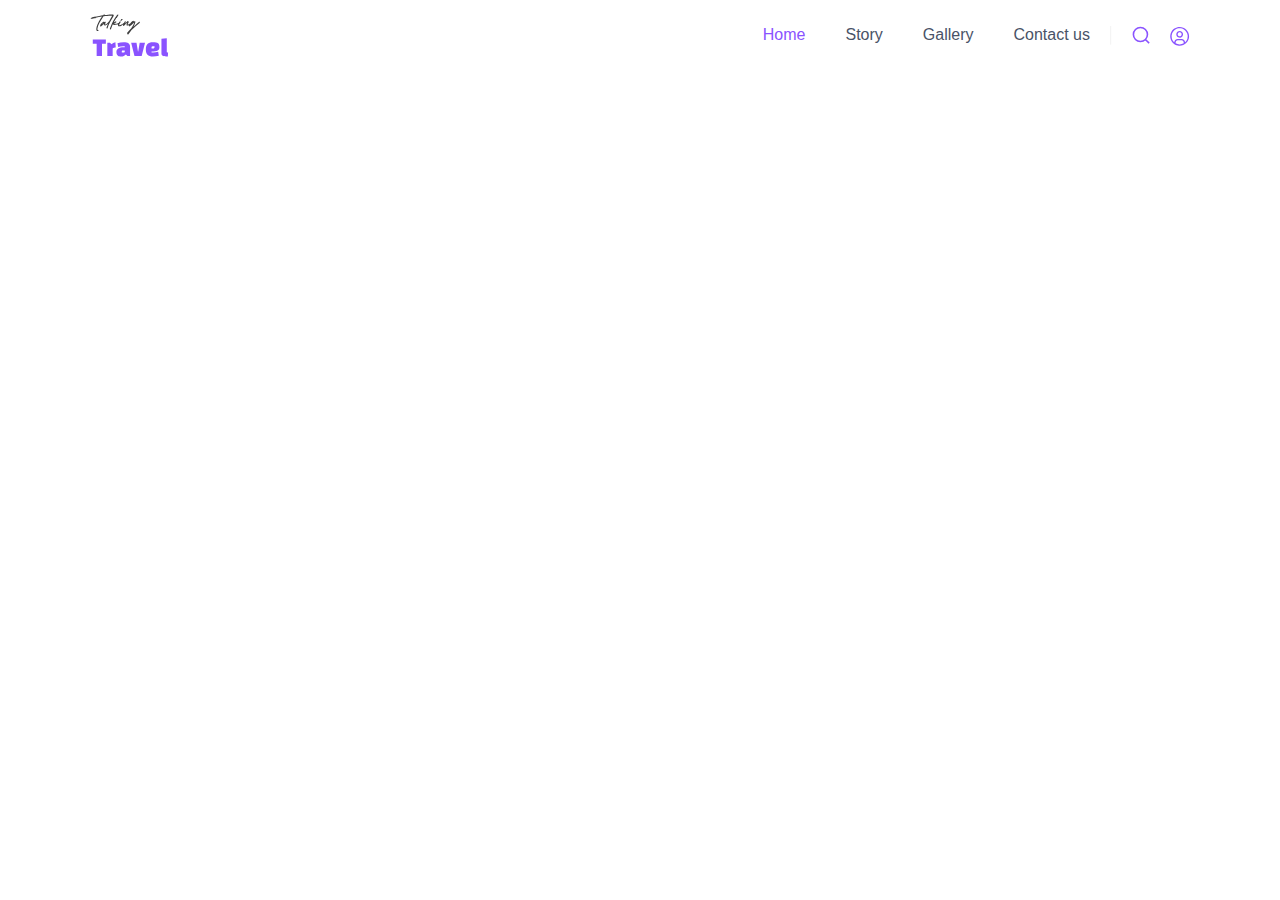
==== index.html @ a56ef2d0 "Navbar is done" ====
<!DOCTYPE html>
<html lang="en">

<head>
    <meta charset="UTF-8">
    <meta name="viewport" content="width=device-width, initial-scale=1.0">
    <title>Talking Travel</title>
    <link rel="stylesheet" href="src/style.css">
    <link rel="preconnect" href="https://fonts.googleapis.com">
    <link rel="preconnect" href="https://fonts.gstatic.com" crossorigin>
    <link href="https://fonts.googleapis.com/css2?family=Changa+One:ital@0;1&display=swap" rel="stylesheet">
</head>

<body>
    <nav class="nav_section">
        <div class="nav_elements">
            <img src="src/img/logo.svg" alt="" class="logo">
            <div class="nav_menu_section">
                <ul class="nav_links">
                    <li class="nav_link active_link">Home</li>
                    <li class="nav_link">Story</li>
                    <li class="nav_link">Gallery</li>
                    <li class="nav_link">Contact us</li>
                </ul>
                <img src="src/img/line.svg" alt="">
                <button class="nav_menu_button">
                    <img src="src/img/search.svg" alt="">
                </button>
                <button class="nav_menu_button">
                    <img src="src/img/profile.svg" alt="">
                </button>
            </div>
        </div>
    </nav>
</body>

</html>
---- src/style.css ----
* {
    padding: 0;
    margin: 0;
    font-family: 'Roboto', sans-serif;
}

:root {
    --main-text-color: #495367;
    --secondary-text-color: #8A53FF;
}

.nav_section {
    height: 70px;
    padding-inline: 90px;
    align-content: center;
}

.nav_elements, .nav_links {
    display: flex;
    flex-direction: row;
    list-style: none;
    align-items: center;
}

.nav_elements {
    justify-content: space-between;
}

.nav_links {
    gap: 40px;
    font-weight: 300;
    color: var(--main-text-color);
    font-size: 16px;
}

.active_link {
    color: var(--secondary-text-color);
}

.nav_menu_section {
    display: flex;
    gap: 20px;
    flex-direction: row;
}

.nav_menu_button {
    height: 18px;
    outline: none;
    border: none;
    background: none;
}
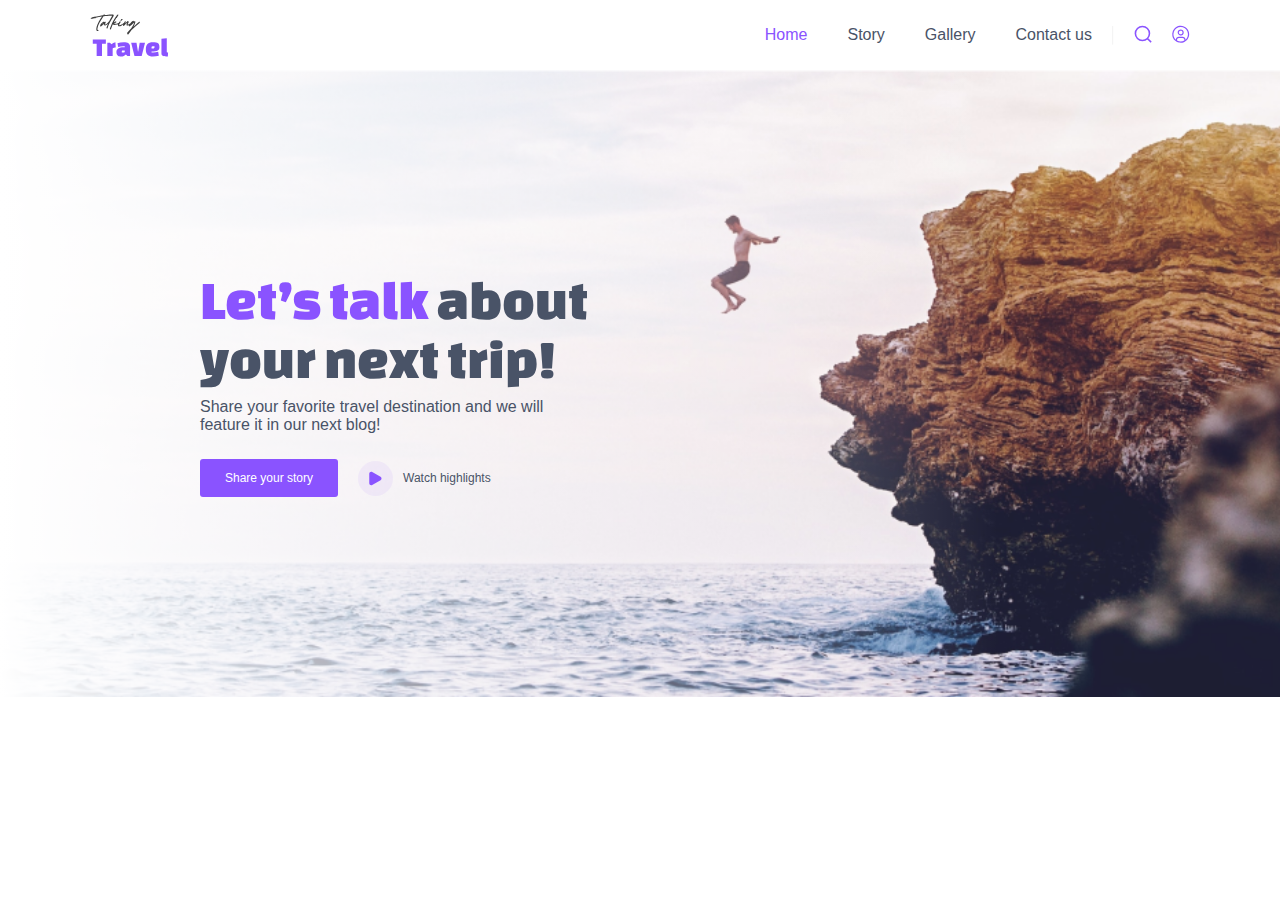
==== commit a0dbc702: "Add hero section" ====
--- a/index.html
+++ b/index.html
@@ -5,10 +5,10 @@
     <meta charset="UTF-8">
     <meta name="viewport" content="width=device-width, initial-scale=1.0">
     <title>Talking Travel</title>
-    <link rel="stylesheet" href="src/style.css">
     <link rel="preconnect" href="https://fonts.googleapis.com">
     <link rel="preconnect" href="https://fonts.gstatic.com" crossorigin>
     <link href="https://fonts.googleapis.com/css2?family=Changa+One:ital@0;1&display=swap" rel="stylesheet">
+    <link rel="stylesheet" href="src/style.css">
 </head>
 
 <body>
@@ -32,6 +32,29 @@
             </div>
         </div>
     </nav>
+    <main class="hero_container">
+        <div class="hero_content_wrapper">
+            <div class="hero_content">
+                <div class="hero_texts">
+                    <span class="hero_title">
+                        <span class="hero_title" style="color: var(--secondary-text-color);">Let’s talk</span> about your
+                        next trip!
+                    </span>
+                    <div class="hero_description">Share your favorite travel destination and we will feature it in our next blog!</div>
+                </div>
+                <div class="hero_buttons">
+                    <div class="hero_main_button">Share your story</div>
+                    <div class="hero_play_button">
+                        <div class="hero_play_button_icon">
+                            <img src="src/img/play.svg" alt="">
+                        </div>
+                        <span>Watch highlights</span>
+                    </div>
+                </div>
+            </div>
+        </div>
+    </main>
+    
 </body>
 
 </html>--- a/src/style.css
+++ b/src/style.css
@@ -44,8 +44,83 @@
 }
 
 .nav_menu_button {
-    height: 18px;
     outline: none;
     border: none;
     background: none;
+}
+
+.nav_menu_button>img {
+    width: 18px;
+    height: 18px;
+}
+
+.hero_container {
+    background: url(img/background.png) no-repeat;
+    background-size:cover;
+    width: 100%;
+}
+
+.hero_content_wrapper {
+    width: 100%;
+    background: linear-gradient(90deg, rgba(255,255,255,1) 0%, rgba(255,255,255,0) 78%);
+}
+
+.hero_content {
+    width: 50%;
+    height: 100%;
+    display: flex;
+    flex-direction: column;
+    justify-content: center;
+    align-items: start;
+    padding: 200px 200px ;
+}
+
+.hero_title {
+    font-size: 56px;
+    font-family: "Changa One", sans-serif;
+}
+
+.hero_texts {
+    width: 396px;
+    display: flex;
+    gap: 10px;
+    font-weight: 400;
+    flex-direction: column;
+    color: var(--main-text-color);
+    margin-bottom: 25px;
+}
+
+.hero_main_button {
+    font-size: 12px;
+    background: var(--secondary-text-color);
+    color: white;
+    padding: 12px 25px;
+    border-radius: 3px;
+}
+
+.hero_play_button_icon {
+    height: 15px;
+    align-content: center;
+    padding: 10px;
+    border-radius: 50%;
+    background-color: #8953ff12;
+}
+
+.hero_play_button_icon>img {
+    height: 15px;
+    width: 15px;
+}
+
+.hero_play_button {
+    gap: 10px;
+    display: flex;
+    align-items: center;
+    color: var(--main-text-color);
+    font-size: 12px;
+}
+
+.hero_buttons {
+    display: flex;
+    flex-direction: row;
+    gap: 20px;
 }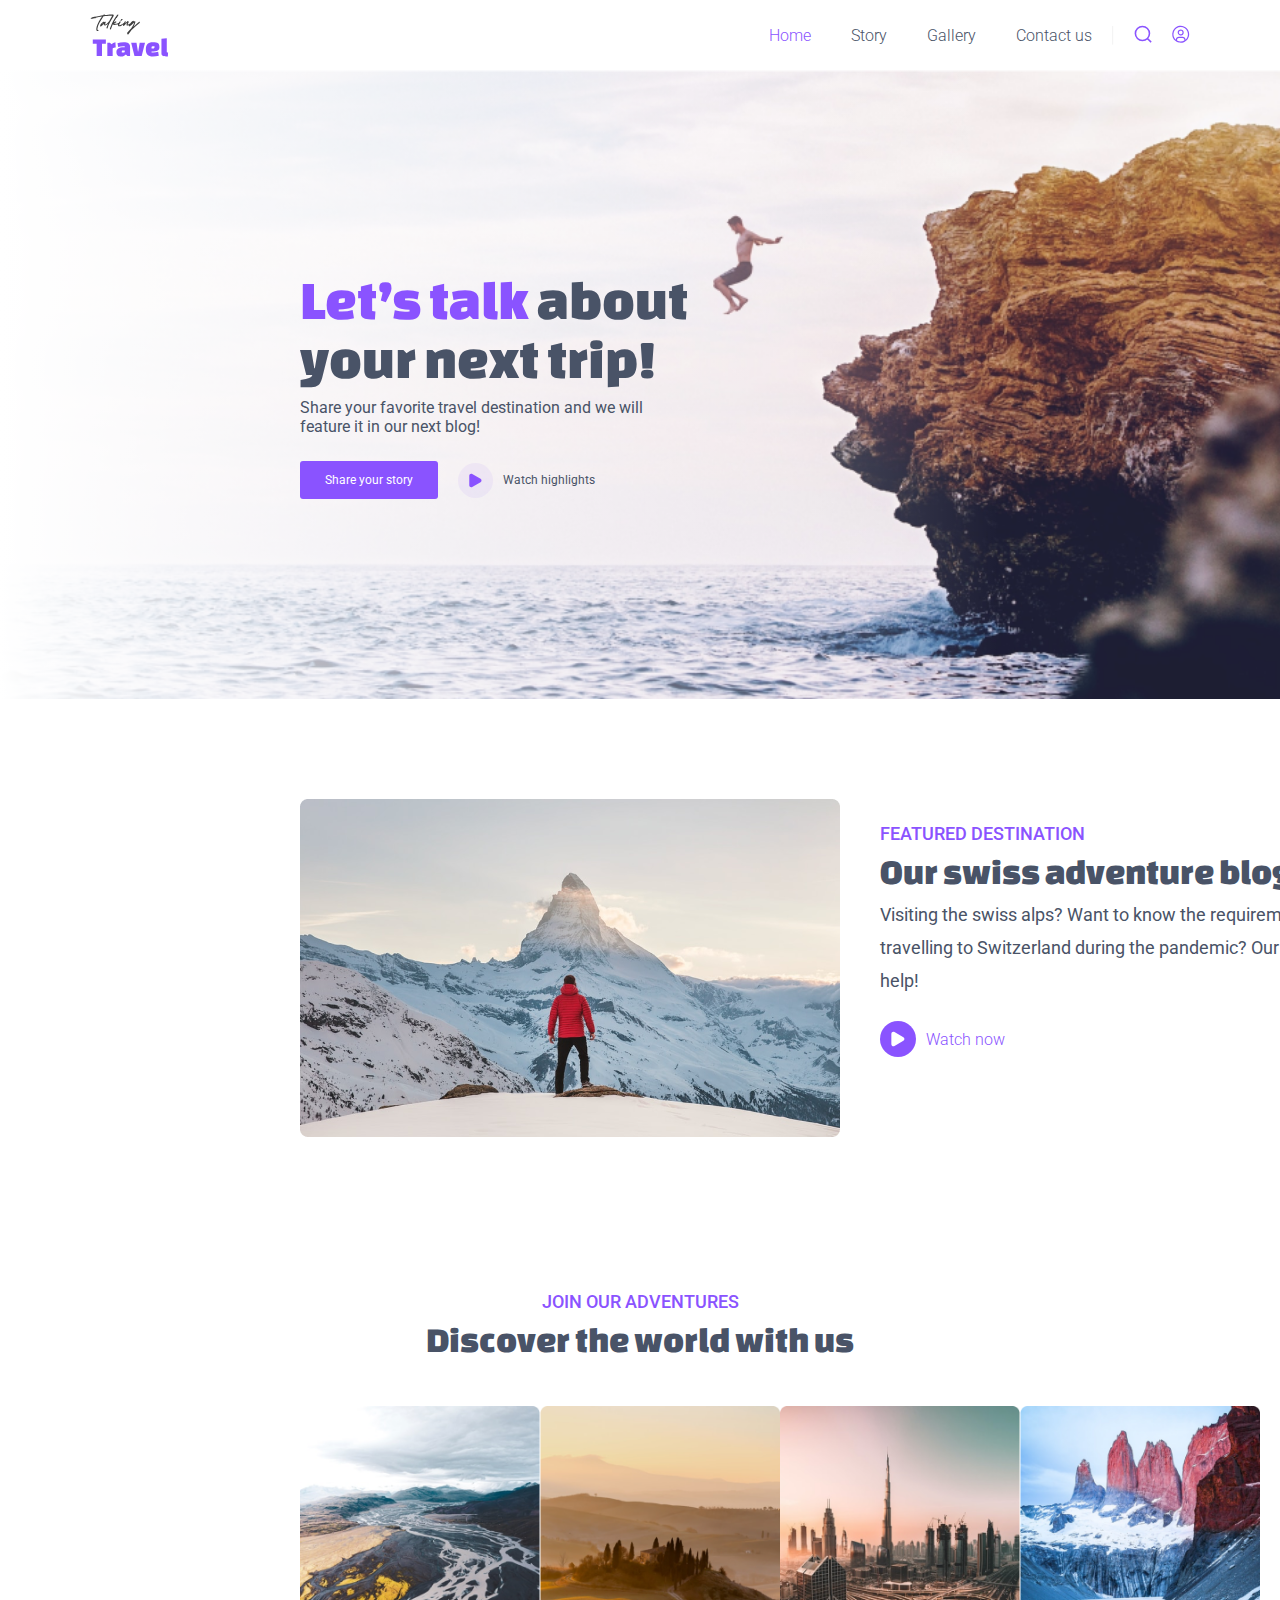
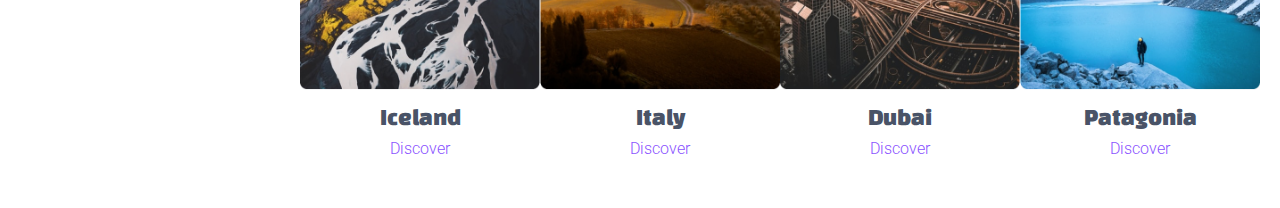
==== commit d1881057: "Add discover" ====
--- a/index.html
+++ b/index.html
@@ -7,6 +7,7 @@
     <title>Talking Travel</title>
     <link rel="preconnect" href="https://fonts.googleapis.com">
     <link rel="preconnect" href="https://fonts.gstatic.com" crossorigin>
+    <link href="https://fonts.googleapis.com/css2?family=Roboto:ital,wght@0,100;0,300;0,400;0,500;0,700;0,900;1,100;1,300;1,400;1,500;1,700;1,900&display=swap" rel="stylesheet">
     <link href="https://fonts.googleapis.com/css2?family=Changa+One:ital@0;1&display=swap" rel="stylesheet">
     <link rel="stylesheet" href="src/style.css">
 </head>
@@ -32,7 +33,7 @@
             </div>
         </div>
     </nav>
-    <main class="hero_container">
+    <section class="hero_container">
         <div class="hero_content_wrapper">
             <div class="hero_content">
                 <div class="hero_texts">
@@ -53,8 +54,74 @@
                 </div>
             </div>
         </div>
-    </main>
-    
+    </section>
+    <section class="featured_destination_container">
+        <div class="featured_destination_wrapper">
+            <div class="featured_img_container">
+                <img src="src/img/featured.png" alt="">
+            </div>
+            <div class="featured_content">
+                <div class="featured_texts">
+                    <span class="featured_category">FEATURED DESTINATION</span>
+                    <span class="featured_title">Our swiss adventure blog</span>
+                    <span class="featured_description">Visiting the swiss alps? Want to know the requirements on travelling to Switzerland during the pandemic? Our blog might help! </span>
+                </div>
+                <div class="featured_button">
+                    <div class="featured_play_button_icon">
+                        <img src="src/img/play.svg" alt="">
+                    </div>
+                    <span>Watch now</span>
+                </div>
+            </div>
+        </div>
+    </section>
+    <section class="discover_container">
+        <div class="discover_wrapper">
+            <div class="discover_content">
+                <div class="discover_texts">
+                    <span class="discover_category">JOIN OUR ADVENTURES</span>
+                    <span class="discover_title">Discover the world with us</span>
+                </div>
+                <div class="discover_locations">
+                    <div class="locations_grid">
+                        <div class="location_card">
+                            <div class="location_card_img_container">
+                                <img src="src/img/Iceland card image.png" alt="">
+                            </div>
+                            <div class="location_card_title">Iceland</div>
+                            <div class="location_card_button">Discover</div>
+                        </div>
+                        <div class="location_card">
+                            <div class="location_card_img_container">
+                                <img src="src/img/Italy card image.png" alt="">
+                            </div>
+                            <div class="location_card_title">Italy</div>
+                            <div class="location_card_button">Discover</div>
+                        </div>
+                        <div class="location_card">
+                            <div class="location_card_img_container">
+                                <img src="src/img/Dubai card image.png" alt="">
+                            </div>
+                            <div class="location_card_title">Dubai</div>
+                            <div class="location_card_button">Discover</div>
+                        </div>
+                        <div class="location_card">
+                            <div class="location_card_img_container">
+                                <img src="src/img/Patagonia Card Image.png" alt="">
+                            </div>
+                            <div class="location_card_title">Patagonia</div>
+                            <div class="location_card_button">Discover</div>
+                        </div>
+                    </div>
+                </div>
+            </div>
+        </div>
+    </section>
+    <section class="share_container">
+        <div class="share_wrapper">
+            <div class="share_content"></div>
+        </div>
+    </section>
 </body>
 
 </html>--- a/src/style.css
+++ b/src/style.css
@@ -1,7 +1,7 @@
 * {
     padding: 0;
     margin: 0;
-    font-family: 'Roboto', sans-serif;
+    font-family: "Roboto", sans-serif;
 }
 
 :root {
@@ -72,7 +72,7 @@
     flex-direction: column;
     justify-content: center;
     align-items: start;
-    padding: 200px 200px ;
+    padding: 200px 300px ;
 }
 
 .hero_title {
@@ -123,4 +123,146 @@
     display: flex;
     flex-direction: row;
     gap: 20px;
+}
+
+.featured_destination_container {
+    padding: 100px 300px;
+}
+
+.featured_img_container {
+    margin-right: 40px;
+}
+
+.featured_destination_wrapper {
+    display: flex;
+    flex-direction: row;
+}
+
+.featured_content {
+    display: flex;
+    padding: 24px 0px;
+    flex-direction: column;
+}
+
+.featured_category {
+    color: var(--secondary-text-color);
+    font-weight: 500;
+    font-size: 18px;
+}
+
+.featured_texts {
+    display: flex;
+    gap: 8px;
+    flex-direction: column;
+    width: 500px;
+    margin-bottom: 24px;
+}
+
+.featured_title {
+    font-family: "Changa One";
+    font-size: 36px;
+    color: var(--main-text-color)
+}
+
+.featured_description {
+    color: var(--main-text-color);
+    line-height: 33px;
+    font-size: 18px;
+}
+
+.featured_button {
+    display: flex;
+    flex-direction: row;
+    align-items: center;
+    gap: 10px;
+    color: var(--secondary-text-color);
+    font-weight: 300;
+}
+
+.featured_play_button_icon > img {
+    filter: brightness(0) saturate(100%) invert(100%);
+    width: 16px;
+    height: 16px;
+}
+
+.featured_play_button_icon {
+    width: 36px;
+    height: 36px;
+    align-items: center;
+    display: flex;
+    justify-content: center;
+    background-color: var(--secondary-text-color);
+    border-radius: 50%;
+}
+
+.discover_container {
+    padding: 50px 300px;
+}
+
+.discover_content {
+    display: flex;
+    justify-content: center;
+    flex-direction: column;
+    gap: 48px;
+}
+
+.discover_texts {
+    display: flex;
+    flex-direction: column;
+    text-align: center;
+    gap: 8px;
+}
+
+.discover_category {
+    color: var(--secondary-text-color);
+    font-size: 18px;
+    font-weight: 500;
+}
+
+.discover_title {
+    color: var(--main-text-color);
+    font-size: 36px;
+    font-family: "Changa One";
+}
+
+.locations_grid {
+    display: grid;
+    grid-template-columns: 1fr 1fr 1fr 1fr;
+}
+
+.location_card {
+    display: flex;
+    flex-direction: column;
+    align-items: center;
+    justify-content: center;
+    text-align: center;
+    gap: 10px;
+}
+
+.location_card_title {
+    color: var(--main-text-color);
+    font-family: "Changa One";
+    font-size: 24px;
+}
+
+.location_card_img_container>img {
+    width: 240px;
+}
+
+.location_card_button {
+    color: var(--secondary-text-color);
+    font-size: 16px;
+    font-weight: 300;
+}
+
+.share_container {
+    background: url(img/share_background.png);
+    display: flex;
+    justify-content: center;
+    padding: 0px 100px;
+}
+
+.share_wrapper {
+    background-color: #fff;
+    border-radius: ;
 }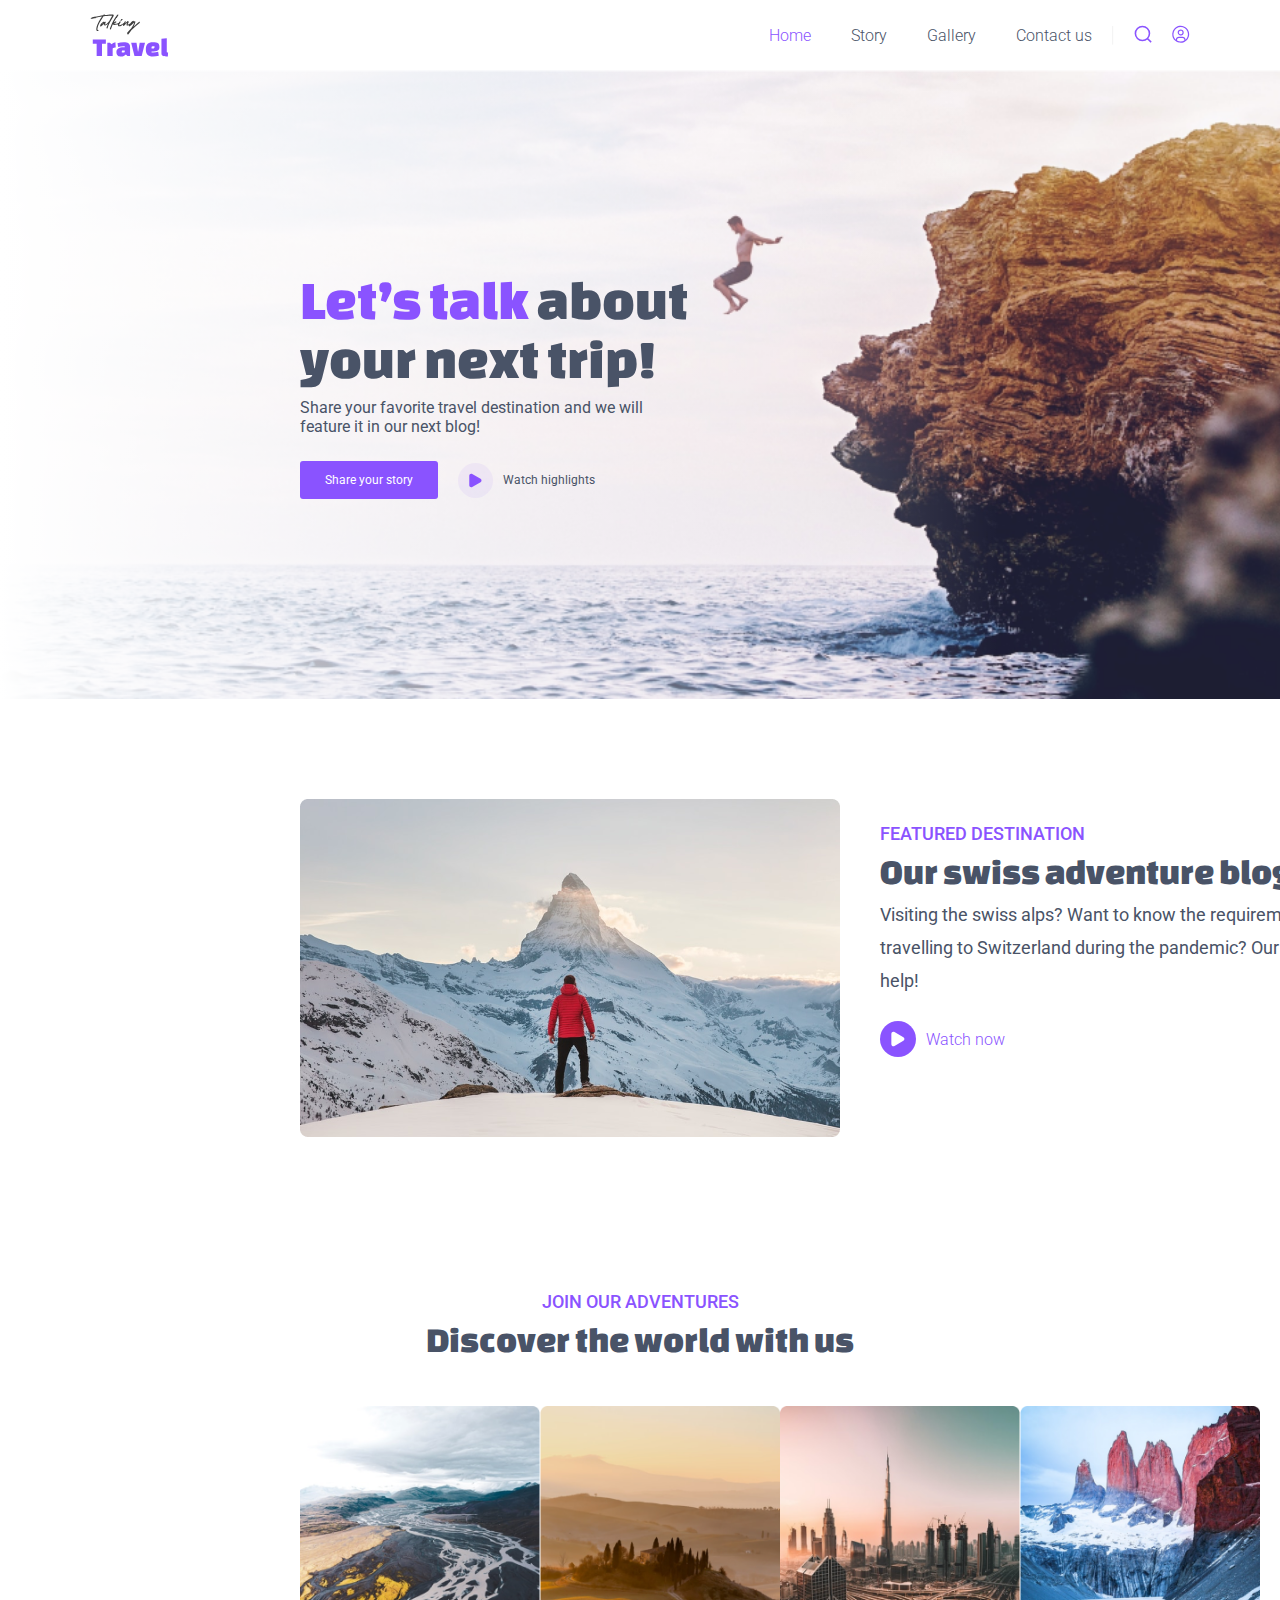
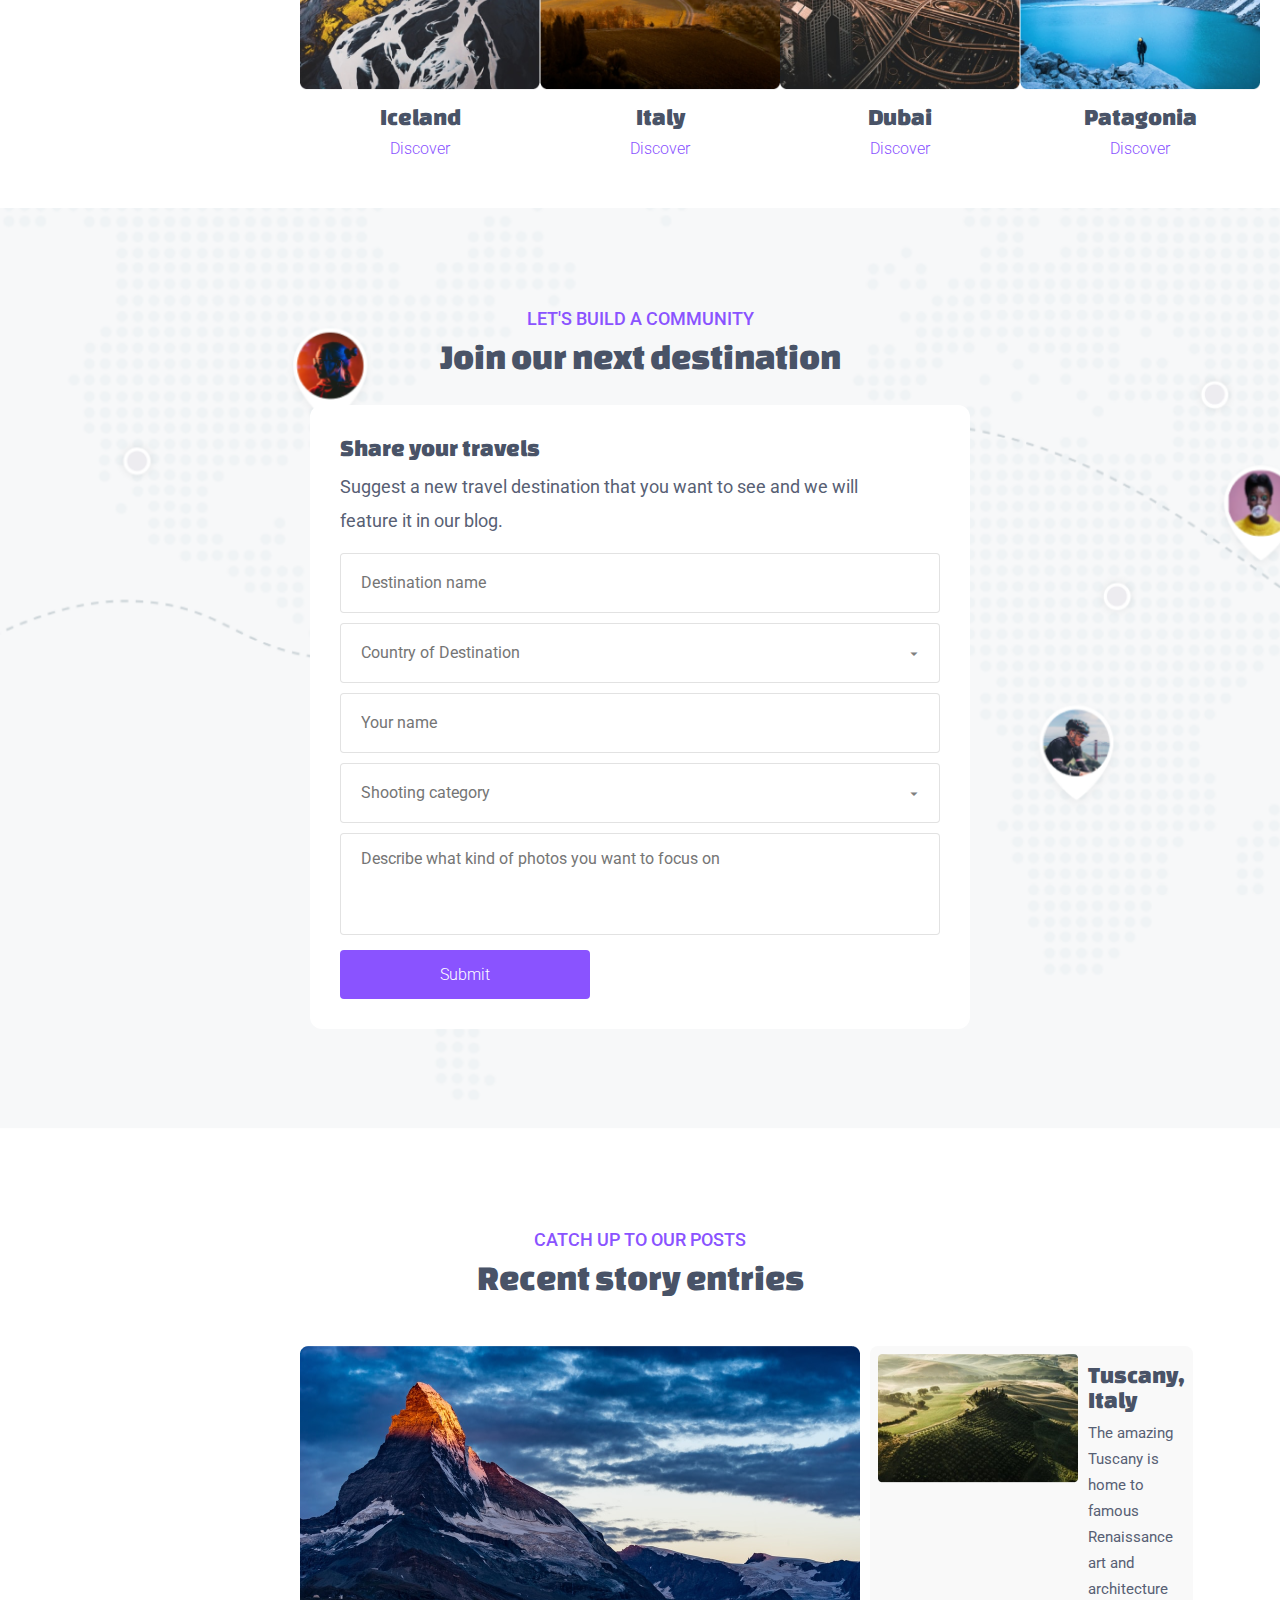
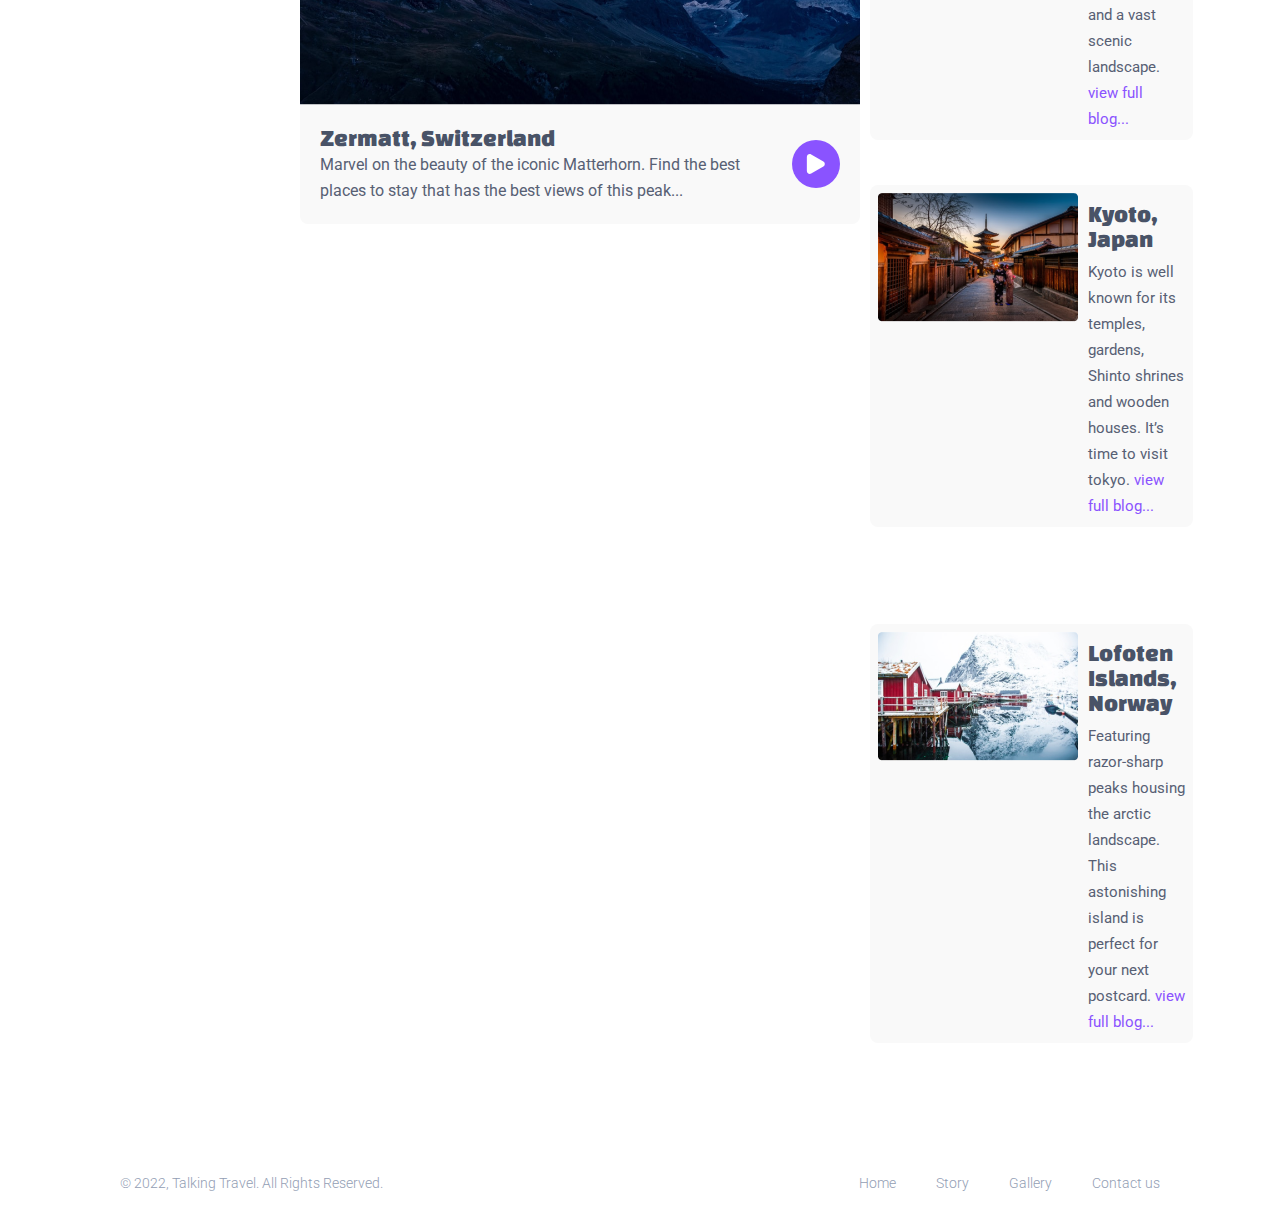
==== commit 8f0da544: "First page is done" ====
--- a/index.html
+++ b/index.html
@@ -7,7 +7,9 @@
     <title>Talking Travel</title>
     <link rel="preconnect" href="https://fonts.googleapis.com">
     <link rel="preconnect" href="https://fonts.gstatic.com" crossorigin>
-    <link href="https://fonts.googleapis.com/css2?family=Roboto:ital,wght@0,100;0,300;0,400;0,500;0,700;0,900;1,100;1,300;1,400;1,500;1,700;1,900&display=swap" rel="stylesheet">
+    <link
+        href="https://fonts.googleapis.com/css2?family=Roboto:ital,wght@0,100;0,300;0,400;0,500;0,700;0,900;1,100;1,300;1,400;1,500;1,700;1,900&display=swap"
+        rel="stylesheet">
     <link href="https://fonts.googleapis.com/css2?family=Changa+One:ital@0;1&display=swap" rel="stylesheet">
     <link rel="stylesheet" href="src/style.css">
 </head>
@@ -38,10 +40,12 @@
             <div class="hero_content">
                 <div class="hero_texts">
                     <span class="hero_title">
-                        <span class="hero_title" style="color: var(--secondary-text-color);">Let’s talk</span> about your
+                        <span class="hero_title" style="color: var(--secondary-text-color);">Let’s talk</span> about
+                        your
                         next trip!
                     </span>
-                    <div class="hero_description">Share your favorite travel destination and we will feature it in our next blog!</div>
+                    <div class="hero_description">Share your favorite travel destination and we will feature it in our
+                        next blog!</div>
                 </div>
                 <div class="hero_buttons">
                     <div class="hero_main_button">Share your story</div>
@@ -64,7 +68,8 @@
                 <div class="featured_texts">
                     <span class="featured_category">FEATURED DESTINATION</span>
                     <span class="featured_title">Our swiss adventure blog</span>
-                    <span class="featured_description">Visiting the swiss alps? Want to know the requirements on travelling to Switzerland during the pandemic? Our blog might help! </span>
+                    <span class="featured_description">Visiting the swiss alps? Want to know the requirements on
+                        travelling to Switzerland during the pandemic? Our blog might help! </span>
                 </div>
                 <div class="featured_button">
                     <div class="featured_play_button_icon">
@@ -119,9 +124,117 @@
     </section>
     <section class="share_container">
         <div class="share_wrapper">
-            <div class="share_content"></div>
-        </div>
-    </section>
+            <div class="discover_texts">
+                <span class="discover_category">LET'S BUILD A COMMUNITY</span>
+                <span class="discover_title">Join our next destination</span>
+            </div>
+            <div class="share_content_wrapper">
+                <div class="share_content">
+                    <div class="share_texts">
+                        <span class="share_content_title">Share your travels</span>
+                        <span class="share_content_description">Suggest a new travel destination that you want to see
+                            and we will feature it in our blog.</span>
+                    </div>
+                    <div class="share_inputs">
+                        <input type="text" class="share_input" placeholder="Destination name">
+                        <div class="dropdown-container">
+                            <input list="countries" class="share_input" placeholder="Country of Destination">
+                            <datalist id="countries">
+                                <option value="Austria">
+                                <option value="Russia">
+                                <option value="United Kingdom">
+                                <option value="United States">
+                            </datalist>
+                        </div>
+                        <input type="text" class="share_input" placeholder="Your name">
+                        <div class="dropdown-container">
+                            <input list="categories" class="share_input" placeholder="Shooting category">
+                            <datalist id="categories">
+                                <option value="Rifle Shooting">
+                                <option value="Pistol Shooting">
+                                <option value="Moving Target Shooting">
+                                <option value="Long-Range Shooting">
+                            </datalist>
+                        </div>
+                        <textarea type="text" class="share_input"
+                            placeholder="Describe what kind of photos you want to focus on"
+                            style="height: 102px; vertical-align: top; padding-top: 15px; resize: none;"></textarea>
+                    </div>
+                    <button class="share_submit">Submit</button>
+                </div>
+            </div>
+        </div>
+    </section>
+    <section class="recent_container">
+        <div class="recent_wrapper">
+            <div class="discover_texts">
+                <span class="discover_category">CATCH UP TO OUR POSTS</span>
+                <span class="discover_title">Recent story entries</span>
+            </div>
+            <div class="recent_content">
+                <div class="recent_main_grid">
+                    <div class="recent_hero_content">
+                        <div class="recent_main_card">
+                            <img src="src/img/Big Story Image.png" alt="">
+                            <div class="recent_main_card_content">
+                                <div class="recent_main_card_texts">
+                                    <span class="recent_main_card_title">Zermatt, Switzerland</span>
+                                    <span class="recent_main_card_description">Marvel on the beauty of the iconic Matterhorn. Find the best places to stay that has the best views of this peak...</span>
+                                </div>
+                                <div class="recent_play_button_icon">
+                                    <img src="src/img/play.svg" alt="">
+                                </div>
+                            </div>
+                        </div>
+                    </div>
+                    <div class="recent_content_grid">
+                        <div class="recent_story_card">
+                            <div class="recent_story_card_content">
+                                <img src="src/img/Story Image.png" alt="" class="recent_story_card_img">
+                                <div class="recent_story_card_texts">
+                                    <span class="recent_story_card_title">Tuscany, Italy</span>
+                                    <span class="recent_story_card_description">The amazing Tuscany is home to famous Renaissance art and architecture and a vast scenic landscape. <a style="color: var(--secondary-text-color)">view full blog...</a></span>
+                                </div>
+                            </div>
+                        </div>
+                        <div class="recent_story_card">
+                            <div class="recent_story_card_content">
+                                <img src="src/img/Story Image-2.png" alt="" class="recent_story_card_img">
+                                <div class="recent_story_card_texts">
+                                    <span class="recent_story_card_title">Kyoto, Japan</span>
+                                    <span class="recent_story_card_description">Kyoto is well known for its temples, gardens, Shinto shrines and wooden houses. It’s time to visit tokyo. <a style="color: var(--secondary-text-color)">view full blog...</a></span>
+                                </div>
+                            </div>
+                        </div>
+                        <div class="recent_story_card">
+                            <div class="recent_story_card_content">
+                                <img src="src/img/Story Image-3.png" alt="" class="recent_story_card_img">
+                                <div class="recent_story_card_texts">
+                                    <span class="recent_story_card_title">Lofoten Islands, Norway</span>
+                                    <span class="recent_story_card_description">Featuring razor-sharp peaks housing the arctic landscape. This astonishing island is perfect for your next postcard. <a style="color: var(--secondary-text-color)">view full blog...</a></span>
+                                </div>
+                            </div>
+                        </div>
+                    </div>
+                </div>
+            </div>
+        </div>
+    </section>
+    <footer>
+        <div class="footer_section">
+            <div class="rights_reserved">
+                <span>© 2022, Talking Travel. All Rights Reserved.</span>
+            </div>
+            <div class="list_container">
+                <ul class="footer_links">
+                    <li class="footer_link">Home</li>
+                    <li class="footer_link">Story</li>
+                    <li class="footer_link">Gallery</li>
+                    <li class="footer_link">Contact us</li>
+                </ul>
+            </div>
+        </div>
+    </footer>
 </body>
 
 </html>--- a/src/style.css
+++ b/src/style.css
@@ -7,6 +7,7 @@
 :root {
     --main-text-color: #495367;
     --secondary-text-color: #8A53FF;
+    --description-text-color: #576074;
 }
 
 .nav_section {
@@ -257,12 +258,254 @@
 
 .share_container {
     background: url(img/share_background.png);
+    background-repeat: no-repeat;
+    background-size: cover;
     display: flex;
     justify-content: center;
-    padding: 0px 100px;
+    padding: 100px 0px;
 }
 
 .share_wrapper {
+    gap: 30px;
+    display: flex;
+    flex-direction: column;
+}
+
+.share_content_wrapper {
     background-color: #fff;
-    border-radius: ;
+    padding: 30px;
+    border-radius: 12px;
+    width: 600px;
+}
+
+.share_content {
+    display: flex;
+    flex-direction: column;
+    gap: 15px;
+}
+
+.share_content_title {
+    color: var(--main-text-color);
+    font-family: "Changa One";
+    font-size: 24px;
+}
+
+.share_texts {
+    display: flex;
+    flex-direction: column;
+    gap: 10px;
+}
+
+.share_content_description {
+    color: var(--description-text-color);
+    font-size: 18px;
+    width: 550px;
+    line-height: 34px;
+}
+
+.share_inputs {
+    display: flex;
+    flex-direction: column;
+    gap: 10px;
+}
+
+.share_input {
+    height: 56px;
+    outline: none;
+    border: #0000001d 1px solid;
+    border-radius: 4px;
+    font-size: 16px;
+    font-weight: 400;
+    padding: 0px 20px;
+    width: 100%;
+    box-sizing: border-box; 
+}
+
+.dropdown-container {
+    position: relative;
+    display: inline-block;
+    width: 100%;
+}
+
+.share_input {
+    height: 60px;
+    outline: none;
+    border: #0000001d 1px solid;
+    border-radius: 4px;
+    font-size: 16px;
+    font-weight: 400;
+    padding: 0px 40px 0px 20px;
+    width: 100%;
+    box-sizing: border-box;
+    background-color: #fff;
+    appearance: none;
+    -webkit-appearance: none;
+}
+
+.dropdown-container::after {
+    content: "▼";
+    font-size: 12px;
+    color: grey; 
+    position: absolute;
+    right: 20px;
+    top: 52%;
+    transform: translateY(-50%) scaleY(50%);
+    pointer-events: none;
+}
+
+.share_submit {
+    color: #fff;
+    background-color: var(--secondary-text-color);
+    padding: 15px 100px;
+    border: none;
+    font-size: 16px;
+    font-weight: 300;
+    border-radius: 4px;
+    width: max-content;
+}
+
+input::-webkit-calendar-picker-indicator {
+    opacity: 0; 
+}
+
+.recent_container {
+    padding: 100px 300px;
+}
+
+.recent_wrapper {
+    display: flex;
+    flex-direction: column;
+    text-align: center;
+    gap: 50px;
+}
+
+.recent_main_grid {
+    gap: 10px;
+    display: grid;
+    grid-template-columns: 1fr 1fr;
+}
+
+.recent_content_grid {
+    display: grid;
+    grid-template-rows: 1fr 1fr 1fr;
+    gap: 20px;
+    align-items: baseline
+}
+
+.recent_main_card {
+    display: flex;
+    flex-direction: column;
+}
+
+.recent_main_card_title {
+    font-size: 24px;
+    color: var(--main-text-color);
+    font-family: "Changa One";
+}
+
+.recent_main_card_description {
+    color: var(--description-text-color);
+    font-size: 16px;
+    line-height: 26px;
+}
+
+.recent_main_card_content {
+    display: flex;
+    align-items: center;
+    justify-content: space-between;
+    flex-direction: row;
+    padding: 20px;
+    background-color: #F9F9F9;
+    border-bottom-left-radius: 8px;
+    border-bottom-right-radius: 8px;
+}
+
+.recent_main_card_texts {
+    display: flex;
+    flex-direction: column;
+    text-align: left;
+    gap: 2px;
+    width: 430px;
+}
+
+.recent_play_button_icon > img {
+    filter: brightness(0) saturate(100%) invert(100%);
+    width: 22px;
+    height: 22px;
+}
+
+.recent_play_button_icon {
+    width: 48px;
+    height: 48px;
+    align-items: center;
+    display: flex;
+    justify-content: center;
+    background-color: var(--secondary-text-color);
+    border-radius: 50%;
+}
+
+.recent_story_card {
+    background-color: #F9F9F9;
+    border-radius: 8px;
+    padding: 8px;
+}
+
+.recent_story_card_content {
+    display: flex;
+    flex-direction: row;
+    gap: 10px;
+}
+
+.recent_story_card_texts {
+    padding-top: 8px;
+    display: flex;
+    flex-direction: column;
+    gap: 8px;
+}
+
+.recent_story_card_title {
+    font-size: 24px;
+    color: var(--main-text-color);
+    font-family: "Changa One";
+}
+
+.recent_story_card_img {
+    height: 100%;
+}
+
+.recent_story_card_description {
+    color: var(--description-text-color);
+    font-size: 15px;
+    line-height: 26px;
+}
+
+.recent_story_card_texts {
+    display: flex;
+    flex-direction: column;
+    text-align: left;
+}
+
+.footer_section {
+    height: 80px;
+    padding: 0px 120px;
+    display: flex;
+    justify-content: space-between;
+    align-items: center;
+}
+
+.footer_links {
+    display: flex;
+    flex-direction: row;
+    list-style: none;
+    align-items: center;
+    gap: 40px;
+    font-weight: 300;
+    color: #939EB4;
+    font-size: 14px;
+}
+
+.rights_reserved {
+    font-weight: 300;
+    color: #939EB4;
+    font-size: 14px;
 }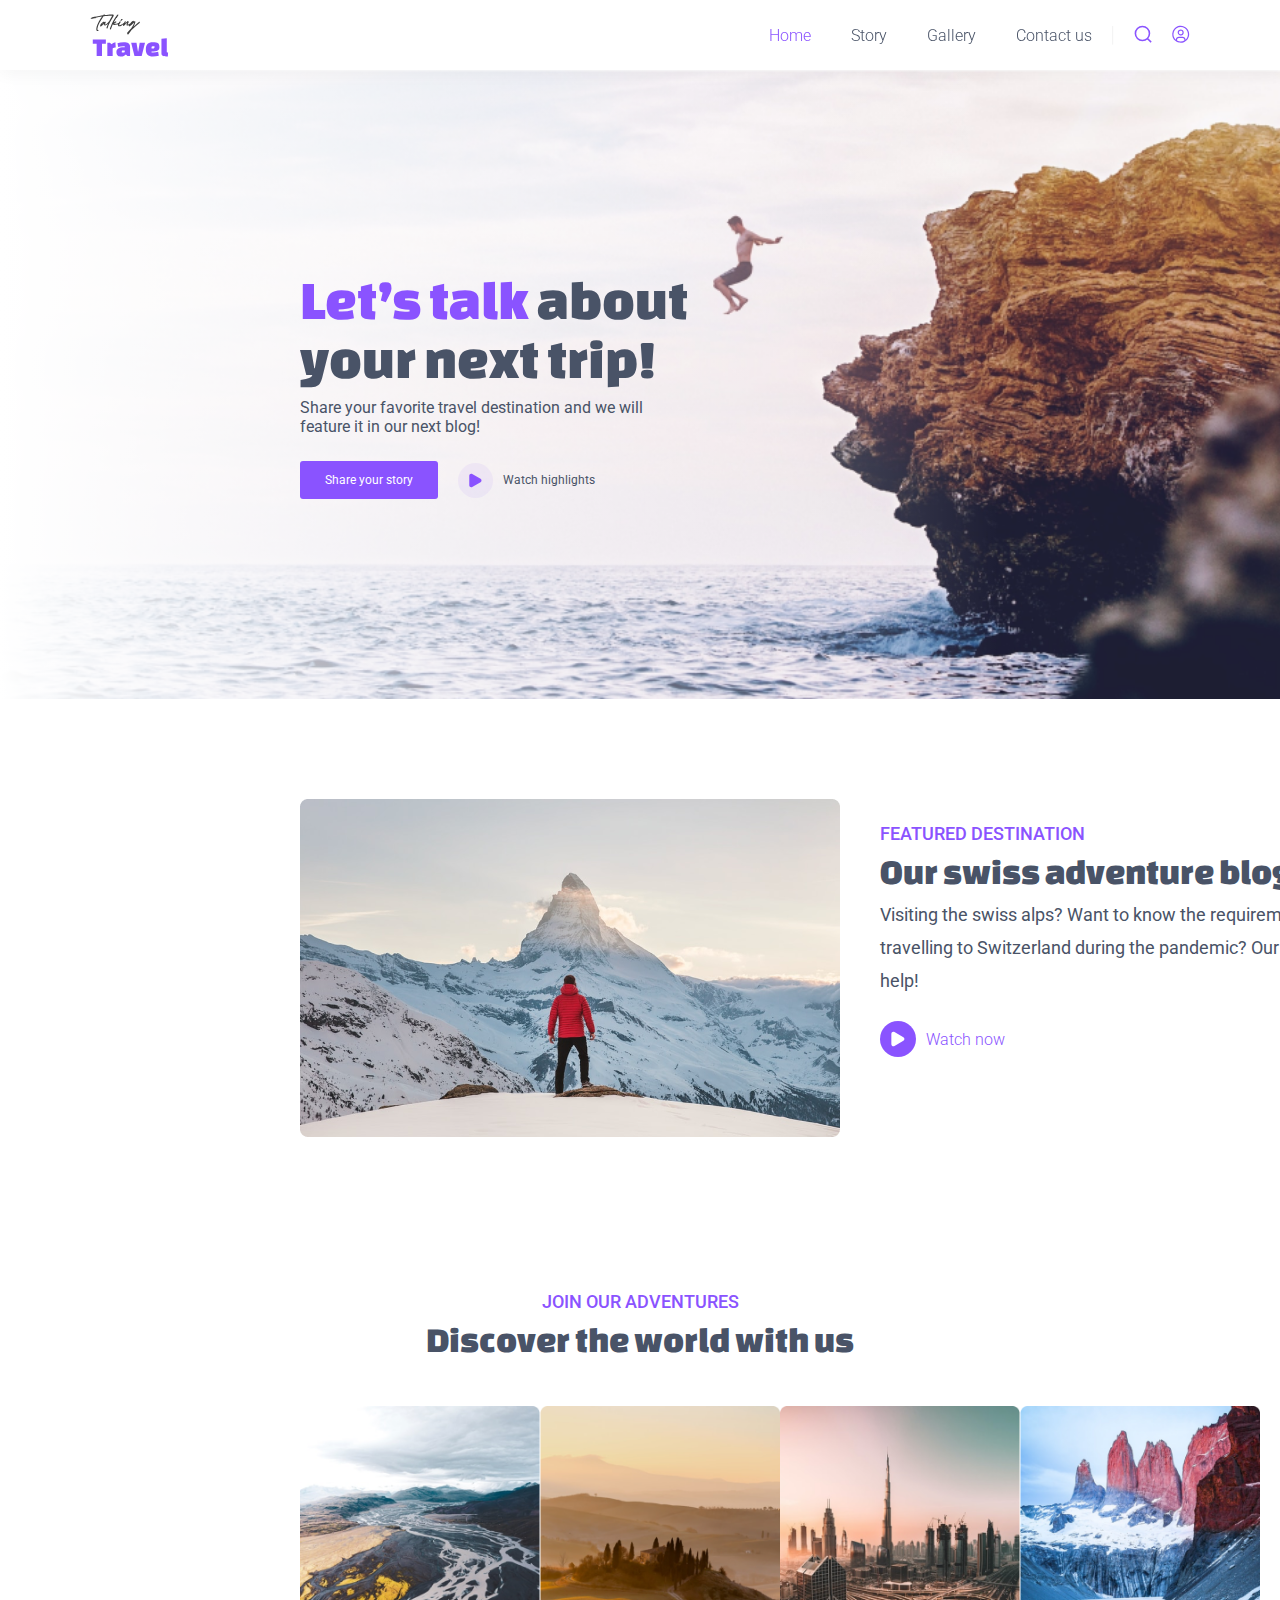
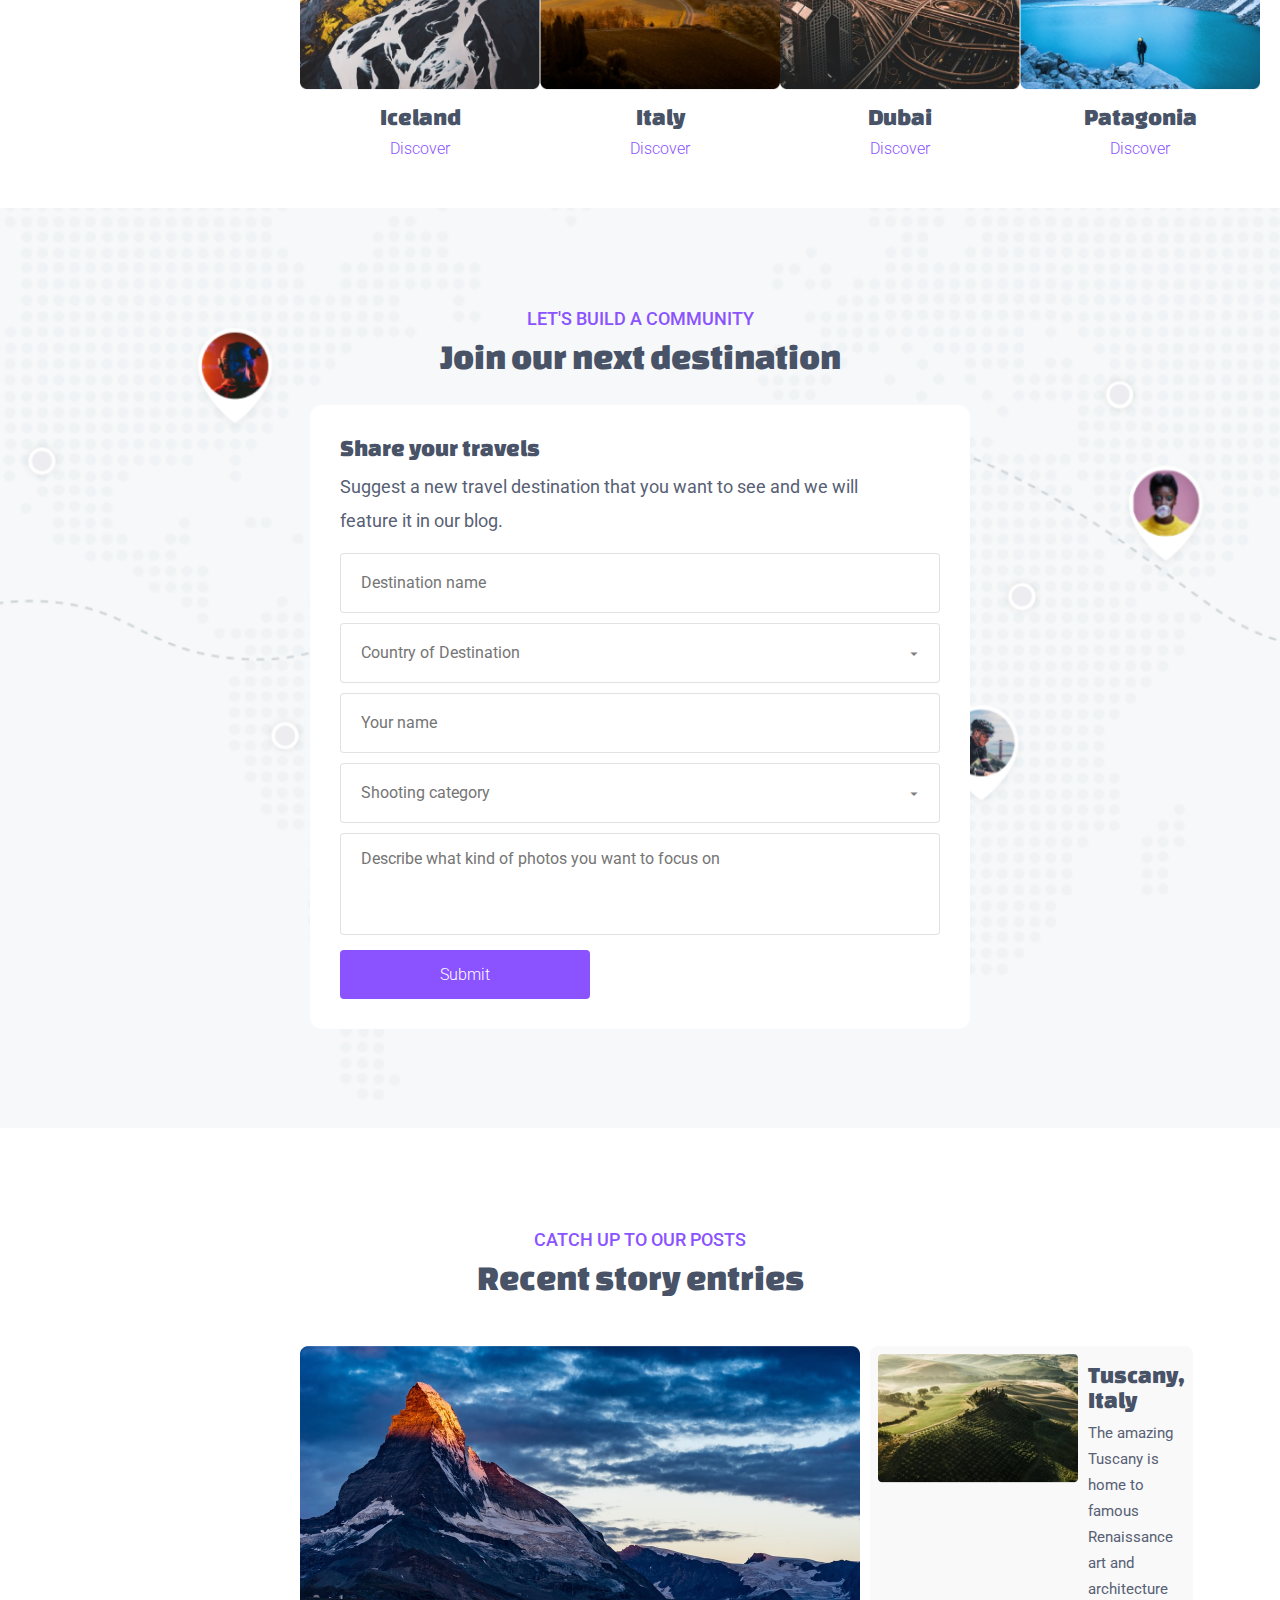
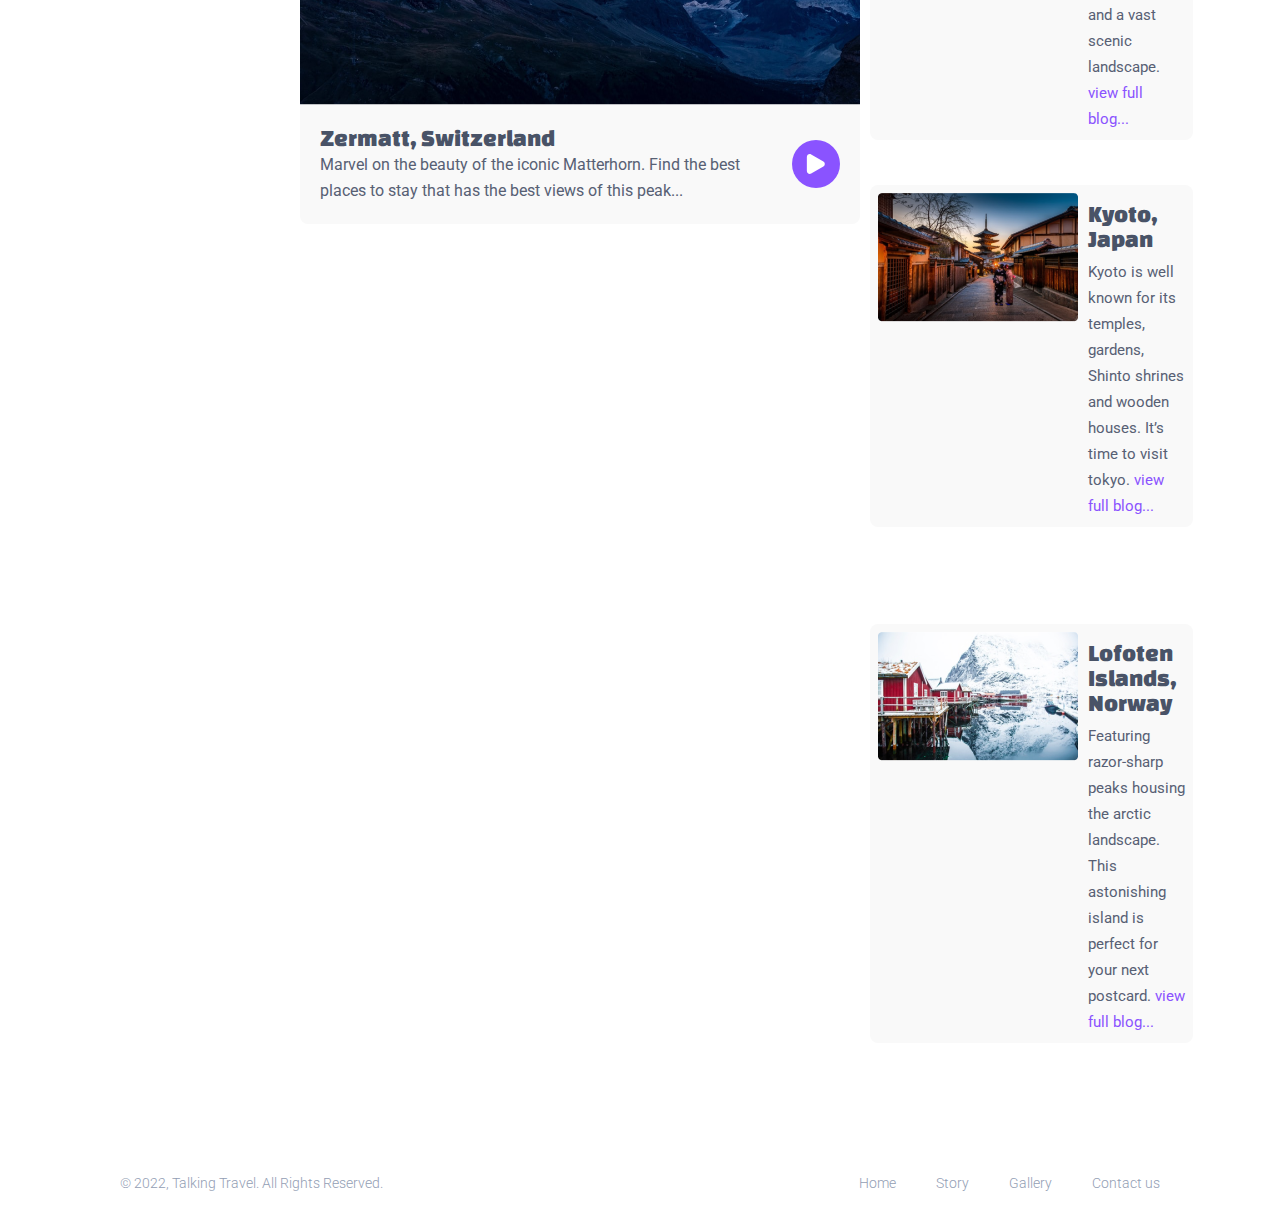
==== commit e1c778d7: "Add links and sticky to nav" ====
--- a/index.html
+++ b/index.html
@@ -20,8 +20,8 @@
             <img src="src/img/logo.svg" alt="" class="logo">
             <div class="nav_menu_section">
                 <ul class="nav_links">
-                    <li class="nav_link active_link">Home</li>
-                    <li class="nav_link">Story</li>
+                    <li class="nav_link active_link"><a href="#">Home</a></li>
+                    <li class="nav_link"><a href="second.html">Story</a></li>
                     <li class="nav_link">Gallery</li>
                     <li class="nav_link">Contact us</li>
                 </ul>
--- a/src/style.css
+++ b/src/style.css
@@ -8,12 +8,18 @@
     --main-text-color: #495367;
     --secondary-text-color: #8A53FF;
     --description-text-color: #576074;
+    --paragraph-text-color: #434343;
 }
 
 .nav_section {
     height: 70px;
     padding-inline: 90px;
     align-content: center;
+    box-shadow: 0px 4px 16px 0px #0000000A;
+    position: sticky;
+    top: 0;
+    z-index: 100;
+    background: white;
 }
 
 .nav_elements, .nav_links {
@@ -259,6 +265,7 @@
 .share_container {
     background: url(img/share_background.png);
     background-repeat: no-repeat;
+    background-position: center;
     background-size: cover;
     display: flex;
     justify-content: center;
@@ -508,4 +515,234 @@
     font-weight: 300;
     color: #939EB4;
     font-size: 14px;
+}
+
+.main_content_grid {
+    display: grid;
+    grid-template-columns: 1fr 3.5fr 1fr;
+    padding-top: 46px;
+}
+
+.article_hero_header {
+    display: flex;
+    flex-direction: row;
+    justify-content: space-between;
+    align-items: center;
+}
+
+.article_hero_header_texts {
+    display: flex;
+    flex-direction: column;
+}
+
+.article_hero_header_author {
+    display: flex;
+    flex-direction: row;
+    gap: 10px;
+}
+
+.article_hero_header_author_texts {
+    display: flex;
+    flex-direction: column;
+}
+
+.article_hero_header_category {
+    font-size: 18px;
+    color: var(--secondary-text-color);
+    font-weight: 700;
+}
+
+.article_hero_header_title {
+    font-size: 50px;
+    color: var(--paragraph-text-color);
+    font-family: "Changa One";
+}
+
+.article_hero_header_author_name {
+    font-size: 16px;
+    color: var(--main-text-color);
+    font-weight: 400;
+}
+
+.article_hero_header_author_status {
+    font-size: 14px;
+    color: #A2A7B1;
+    font-weight: 400;
+    font-style: italic;
+}
+
+.article_hero_section {
+    display: flex;
+    flex-direction: column;
+    gap: 20px;
+}
+
+.article_hero_video_background {
+    position: relative;
+    width: 100%;
+}
+
+.article_hero_video_button {
+    position: absolute;
+    z-index: 10;
+}
+
+.article_hero_video_title {
+    position: absolute;
+    z-index: 9;
+    padding-bottom: 145px;
+    width: 33%;
+}
+
+.article_hero_video_container {
+    align-items: center;
+    justify-content: center;
+    display: flex;
+}
+
+.paragraph {
+    display: flex;
+    flex-direction: column;
+    gap: 10px;
+    color: var(--paragraph-text-color);
+}
+
+.paragraph_title {
+    font-size: 32px;
+    font-family: "Changa One";
+}
+
+.paragraph_description {
+    font-size: 16px;
+    font-weight: 400;
+}
+
+.blog_article_page {
+    display: flex;
+    flex-direction: column;
+    gap: 35px;
+}
+
+.callout_container {
+    display: grid;
+    grid-template-columns: 1fr 1fr;
+
+}
+
+.callout_img_grid_container {
+    display: grid;
+    grid-template-columns: 1fr 1fr;
+    gap: 16px;
+}
+
+.callout_second_img_grid {
+    display: grid;
+    grid-template-rows: 1fr 1fr;
+    gap: 16px;
+}
+
+.callout_main_img>img, .callout_second_img_grid>img {
+    width: 100%;
+}
+
+.callout_content {
+    display: flex;
+    flex-direction: column;
+    padding-left: 34px;
+    gap: 30px;
+    padding-top: 36px;
+}
+
+.callout_title_container {
+    display: flex;
+    flex-direction: row;
+    gap: 17px;
+    align-items: flex-start;
+}
+
+.callout_title {
+    font-size: 42px;
+    line-height: 47px;
+    font-style: italic;
+    color: var(--paragraph-text-color);
+    font-family: "Changa One";
+}
+
+.callout_text {
+    line-height: 26px;
+    font-size: 16px;
+    font-weight: 400;
+    color: var(--paragraph-text-color);
+}
+
+.callout_button {
+    background-color: var(--secondary-text-color);
+    color: #fff;
+    font-size: 16px;
+    border: none;
+    border-radius: 4px;
+    height: 46px;
+    width: 165px;
+}
+
+.hightlights_section {
+    display: flex;
+    flex-direction: column;
+    gap: 15px;
+}
+
+.hightlights_grid {
+    display: grid;
+    gap: 15px;
+    grid-template-columns: 1fr 1fr 1fr;
+}
+
+.hightlights_card {
+    display: flex;
+    flex-direction: column;
+    gap: 12px;
+}
+
+.hightlights_card>img {
+    width: 100%;
+}
+
+.hightlights_card_description {
+    font-size: 14px;
+    font-style: italic;
+    color: #828181;
+}
+
+.hightlights_title {
+    font-size: 32px;
+    font-family: "Changa One";
+    color: var(--paragraph-text-color);
+}
+
+.disclaimer_section {
+    padding: 19px 26px;
+    background-color: #FAFAFA;
+}
+
+.disclaimer_title {
+    font-size: 16px;
+    font-weight: 700;
+    color: var(--paragraph-text-color);
+    line-height: 26px;
+}
+
+.disclaimer_description {
+    font-size: 16px;
+    font-weight: 400;
+    color: var(--paragraph-text-color);
+    line-height: 26px;
+}
+
+.nav_link>a {
+    text-decoration: none;
+    color: var(--main-text-color);
+}
+
+.active_link>a {
+    color: var(--secondary-text-color);
 }